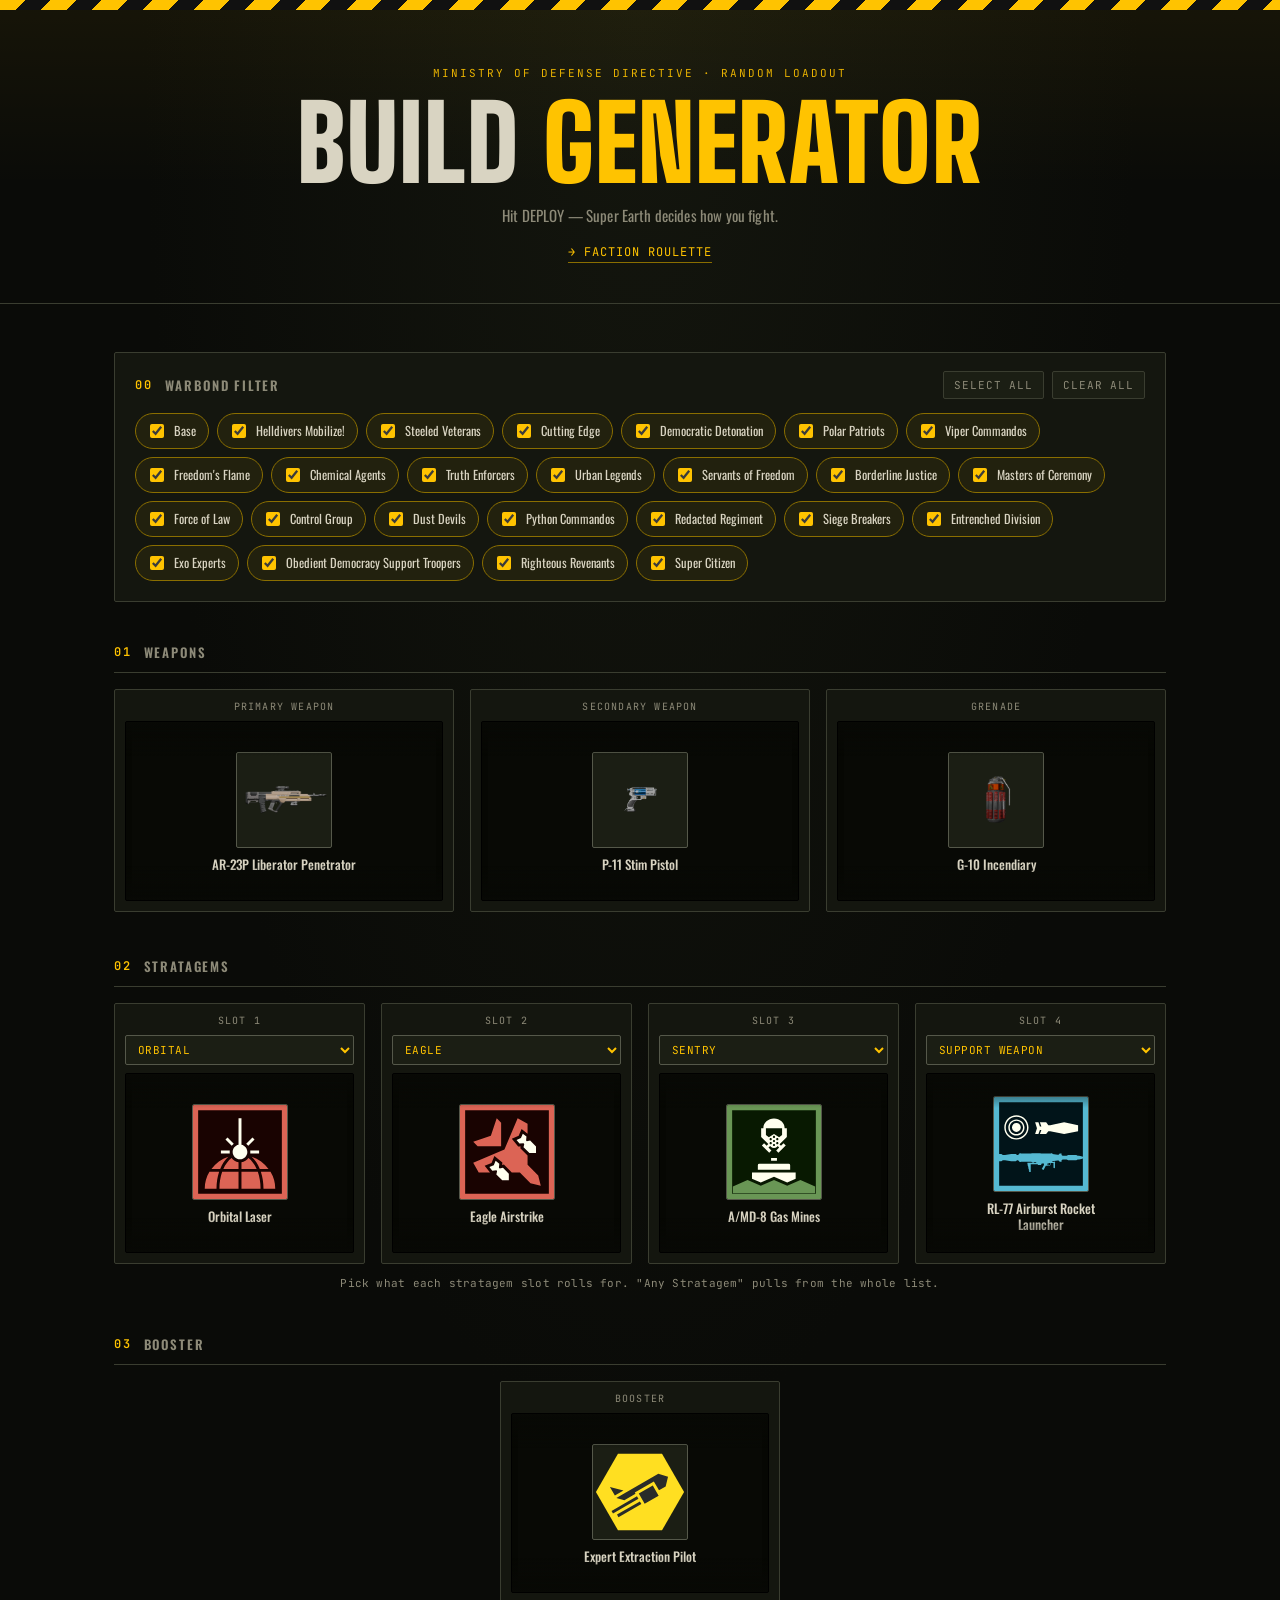
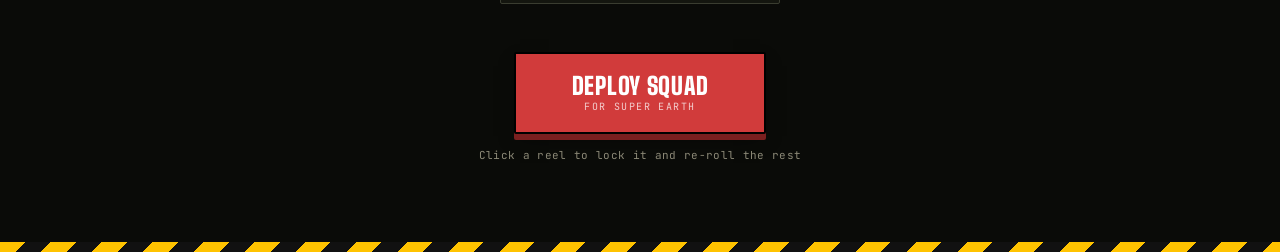
==== index.html @ 12e0633d "initial commit" ====
<!DOCTYPE html>
<html lang="en">
<head>
<meta charset="UTF-8">
<meta name="viewport" content="width=device-width, initial-scale=1.0">
<title>HELLDIVER LOADOUT // Random Build Generator</title>
<link rel="preconnect" href="https://fonts.googleapis.com">
<link rel="preconnect" href="https://fonts.gstatic.com" crossorigin>
<link href="https://fonts.googleapis.com/css2?family=Oswald:wght@400;500;600;700&family=Big+Shoulders+Display:wght@700;900&family=JetBrains+Mono:wght@400;600&display=swap" rel="stylesheet">
<link rel="stylesheet" href="css/style.css">
</head>
<body>

<div class="hazard-bar top"></div>

<header class="site-header">
  <div class="header-inner">
    <div class="eyebrow">MINISTRY OF DEFENSE DIRECTIVE · RANDOM LOADOUT</div>
    <h1 class="title">BUILD <span class="accent">GENERATOR</span></h1>
    <p class="subtitle">Hit DEPLOY — Super Earth decides how you fight.</p>
    <a href="faction.html" class="nav-link">→ Faction Roulette</a>
  </div>
</header>

<main class="reels-wrap">

  <section class="filter-section">
    <div class="filter-header">
      <h2 class="group-label"><span class="idx">00</span> Warbond Filter</h2>
      <div class="filter-actions">
        <button type="button" id="filter-all" class="filter-action-btn">select all</button>
        <button type="button" id="filter-none" class="filter-action-btn">clear all</button>
      </div>
    </div>
    <div id="warbond-filter" class="filter-panel"></div>
    <div id="filter-warning" class="filter-warning"></div>
  </section>

  <section class="reel-group">
    <h2 class="group-label"><span class="idx">01</span> Weapons</h2>
    <div class="reel-row">
      <div class="reel" data-category="primary" data-label="PRIMARY">
        <div class="reel-label">PRIMARY WEAPON</div>
        <div class="reel-window"><div class="reel-strip"></div></div>
      </div>
      <div class="reel" data-category="secondary" data-label="SECONDARY">
        <div class="reel-label">SECONDARY WEAPON</div>
        <div class="reel-window"><div class="reel-strip"></div></div>
      </div>
      <div class="reel" data-category="grenade" data-label="GRENADE">
        <div class="reel-label">GRENADE</div>
        <div class="reel-window"><div class="reel-strip"></div></div>
      </div>
    </div>
  </section>

  <section class="reel-group">
    <h2 class="group-label"><span class="idx">02</span> Stratagems</h2>
    <div class="reel-row four">
      <div class="reel" data-category="stratagem" data-label="STRATAGEM 1">
        <div class="reel-label">SLOT 1</div>
        <select class="stype-select" aria-label="Slot 1 type">
          <option value="">Any Stratagem</option>
          <option value="orbital" selected>Orbital</option>
          <option value="eagle">Eagle</option>
          <option value="sentry">Sentry</option>
          <option value="support_weapon">Support Weapon</option>
          <option value="backpack">Backpack</option>
          <option value="vehicle">Vehicle</option>
        </select>
        <div class="reel-window"><div class="reel-strip"></div></div>
      </div>
      <div class="reel" data-category="stratagem" data-label="STRATAGEM 2">
        <div class="reel-label">SLOT 2</div>
        <select class="stype-select" aria-label="Slot 2 type">
          <option value="">Any Stratagem</option>
          <option value="orbital">Orbital</option>
          <option value="eagle" selected>Eagle</option>
          <option value="sentry">Sentry</option>
          <option value="support_weapon">Support Weapon</option>
          <option value="backpack">Backpack</option>
          <option value="vehicle">Vehicle</option>
        </select>
        <div class="reel-window"><div class="reel-strip"></div></div>
      </div>
      <div class="reel" data-category="stratagem" data-label="STRATAGEM 3">
        <div class="reel-label">SLOT 3</div>
        <select class="stype-select" aria-label="Slot 3 type">
          <option value="">Any Stratagem</option>
          <option value="orbital">Orbital</option>
          <option value="eagle">Eagle</option>
          <option value="sentry" selected>Sentry</option>
          <option value="support_weapon">Support Weapon</option>
          <option value="backpack">Backpack</option>
          <option value="vehicle">Vehicle</option>
        </select>
        <div class="reel-window"><div class="reel-strip"></div></div>
      </div>
      <div class="reel" data-category="stratagem" data-label="STRATAGEM 4">
        <div class="reel-label">SLOT 4</div>
        <select class="stype-select" aria-label="Slot 4 type">
          <option value="">Any Stratagem</option>
          <option value="orbital">Orbital</option>
          <option value="eagle">Eagle</option>
          <option value="sentry">Sentry</option>
          <option value="support_weapon" selected>Support Weapon</option>
          <option value="backpack">Backpack</option>
          <option value="vehicle">Vehicle</option>
        </select>
        <div class="reel-window"><div class="reel-strip"></div></div>
      </div>
    </div>
    <div class="stype-hint">Pick what each stratagem slot rolls for. "Any Stratagem" pulls from the whole list.</div>
  </section>

  <section class="reel-group">
    <h2 class="group-label"><span class="idx">03</span> Booster</h2>
    <div class="reel-row single">
      <div class="reel" data-category="booster" data-label="BOOSTER">
        <div class="reel-label">BOOSTER</div>
        <div class="reel-window"><div class="reel-strip"></div></div>
      </div>
    </div>
  </section>

  <div class="controls">
    <button id="spin-btn" class="spin-btn">
      <span class="spin-btn-text">DEPLOY SQUAD</span>
      <span class="spin-btn-sub">FOR SUPER EARTH</span>
    </button>
    <div class="lock-hint">Click a reel to lock it and re-roll the rest</div>
  </div>

</main>

<div class="hazard-bar bottom"></div>

<script src="js/data.js"></script>
<script src="js/script.js"></script>
</body>
</html>
---- css/style.css ----
/* ==========================================================================
   ТОКЕНЫ
   ========================================================================== */
:root{
  --bg:            #0a0b08;
  --panel:         #14160f;
  --panel-2:       #1b1e14;
  --steel:         #3a3d30;
  --steel-light:   #55584a;
  --hazard:        #ffc300;
  --hazard-dim:    #8a6e00;
  --red:           #d13b3b;
  --red-dim:       #7a1f1f;
  --green:         #7cff8a;
  --paper:         #d9d4c2;
  --paper-dim:     #8d8a78;

  --font-display:  'Big Shoulders Display', sans-serif;
  --font-label:    'Oswald', sans-serif;
  --font-mono:     'JetBrains Mono', monospace;

  --radius: 2px;
}

*{ box-sizing: border-box; }

html{ scroll-behavior: smooth; }

body{
  margin:0;
  background:
    radial-gradient(ellipse at top, #14160e 0%, var(--bg) 55%);
  color: var(--paper);
  font-family: var(--font-label);
  min-height:100vh;
  -webkit-font-smoothing: antialiased;
}

@media (prefers-reduced-motion: reduce){
  *{ animation-duration: 0.01ms !important; transition-duration: 0.01ms !important; }
}

::selection{ background: var(--hazard); color: #111; }

/* ==========================================================================
   HAZARD STRIPES
   ========================================================================== */
.hazard-bar{
  height: 10px;
  width: 100%;
  background: repeating-linear-gradient(
    135deg,
    var(--hazard) 0 18px,
    #111 18px 36px
  );
}
.hazard-bar.top{ position: sticky; top:0; z-index: 50; }

/* ==========================================================================
   HEADER
   ========================================================================== */
.site-header{
  padding: 56px 24px 40px;
  text-align: center;
  border-bottom: 1px solid var(--steel);
  background:
    linear-gradient(180deg, rgba(255,195,0,0.05), transparent 60%);
}
.header-inner{ max-width: 900px; margin: 0 auto; }

.eyebrow{
  font-family: var(--font-mono);
  font-size: 11px;
  letter-spacing: 0.18em;
  color: var(--hazard);
  margin-bottom: 18px;
  opacity: 0.9;
}

.title{
  font-family: var(--font-display);
  font-weight: 900;
  font-size: clamp(48px, 9vw, 104px);
  line-height: 0.88;
  letter-spacing: 0.01em;
  margin: 0;
  text-transform: uppercase;
  color: var(--paper);
}
.title .accent{ color: var(--hazard); }

.subtitle{
  font-family: var(--font-label);
  font-weight: 400;
  font-size: 15px;
  color: var(--paper-dim);
  margin: 14px 0 0;
  letter-spacing: 0.01em;
}

.nav-link{
  display: inline-block;
  margin-top: 18px;
  font-family: var(--font-mono);
  font-size: 12px;
  letter-spacing: 0.08em;
  text-transform: uppercase;
  color: var(--hazard);
  text-decoration: none;
  border-bottom: 1px solid var(--hazard-dim);
  padding-bottom: 2px;
  transition: opacity 0.15s ease;
}
.nav-link:hover{ opacity: 0.7; }

/* ==========================================================================
   LAYOUT
   ========================================================================== */
.reels-wrap{
  max-width: 1100px;
  margin: 0 auto;
  padding: 48px 24px 80px;
}

.reel-group{ margin-bottom: 44px; }

.group-label{
  font-family: var(--font-label);
  font-weight: 600;
  font-size: 13px;
  letter-spacing: 0.14em;
  text-transform: uppercase;
  color: var(--paper-dim);
  display: flex;
  align-items: center;
  gap: 12px;
  margin: 0 0 16px;
  padding-bottom: 10px;
  border-bottom: 1px solid var(--steel);
}
.group-label .idx{
  font-family: var(--font-mono);
  color: var(--hazard);
  font-size: 12px;
}

.reel-row{
  display: grid;
  grid-template-columns: repeat(3, 1fr);
  gap: 16px;
}
.reel-row.four{ grid-template-columns: repeat(4, 1fr); }
.reel-row.single{
  grid-template-columns: minmax(200px, 280px);
  justify-content: center;
}

@media (max-width: 760px){
  .reel-row{ grid-template-columns: 1fr 1fr; }
  .reel-row.four{ grid-template-columns: 1fr 1fr; }
}
@media (max-width: 460px){
  .reel-row, .reel-row.four{ grid-template-columns: 1fr; }
}

/* ==========================================================================
   REEL (одна "катушка" слот-машины)
   ========================================================================== */
.reel{
  background: var(--panel);
  border: 1px solid var(--steel);
  border-radius: var(--radius);
  padding: 10px;
  position: relative;
  transition: border-color 0.25s ease, box-shadow 0.25s ease;
}

.reel.is-spinning{
  border-color: var(--hazard-dim);
}
.reel.is-locked{
  border-color: var(--green);
  box-shadow: 0 0 0 1px var(--green) inset, 0 0 18px -6px var(--green);
}
.reel.just-landed{
  animation: landPulse 0.5s ease-out;
}
@keyframes landPulse{
  0%{ box-shadow: 0 0 0 1px var(--hazard) inset, 0 0 24px -4px var(--hazard); }
  100%{ box-shadow: none; }
}

.reel-label{
  font-family: var(--font-mono);
  font-size: 10px;
  letter-spacing: 0.12em;
  color: var(--paper-dim);
  text-align: center;
  padding-bottom: 8px;
  text-transform: uppercase;
}

.stype-select{
  display: block;
  width: 100%;
  margin-bottom: 8px;
  padding: 6px 8px;
  background: var(--panel-2);
  color: var(--hazard);
  border: 1px solid var(--steel-light);
  border-radius: var(--radius);
  font-family: var(--font-mono);
  font-size: 11px;
  letter-spacing: 0.04em;
  text-transform: uppercase;
  cursor: pointer;
}
.stype-select:hover{ border-color: var(--hazard-dim); }
.stype-select:disabled{ opacity: 0.5; cursor: not-allowed; }
.stype-select:focus{ outline: 1px solid var(--hazard); outline-offset: 1px; }

.stype-hint{
  font-family: var(--font-mono);
  font-size: 11px;
  color: var(--paper-dim);
  text-align: center;
  margin-top: 12px;
  letter-spacing: 0.02em;
}

.reel-window{
  height: 180px;
  overflow: hidden;
  position: relative;
  background: #080905;
  border: 1px solid #000;
  border-radius: var(--radius);
  box-shadow: inset 0 10px 14px -10px #000, inset 0 -10px 14px -10px #000;
  cursor: pointer;
}

.reel-window::before,
.reel-window::after{
  content: '';
  position: absolute;
  left:0; right:0;
  height: 34px;
  z-index: 3;
  pointer-events: none;
}
.reel-window::before{
  top:0;
  background: linear-gradient(180deg, #080905, transparent);
}
.reel-window::after{
  bottom:0;
  background: linear-gradient(0deg, #080905, transparent);
}

.reel-strip{
  display: flex;
  flex-direction: column;
  will-change: transform;
}

.reel-item{
  height: 180px;
  flex: 0 0 180px;
  display: flex;
  flex-direction: column;
  align-items: center;
  justify-content: center;
  gap: 8px;
  padding: 10px;
  text-align: center;
}

.reel-item .icon-box{
  width: 96px;
  height: 96px;
  border-radius: var(--radius);
  border: 1px solid var(--steel-light);
  background: var(--panel-2);
  display: flex;
  align-items: center;
  justify-content: center;
  overflow: hidden;
  flex-shrink: 0;
}
.reel-item .icon-box img{
  width: 100%;
  height: 100%;
  object-fit: contain;
  image-rendering: -webkit-optimize-contrast;
}
.reel-item .icon-box.placeholder{
  font-family: var(--font-display);
  font-size: 34px;
  font-weight: 700;
  color: var(--hazard-dim);
}

.reel-item .item-name{
  font-family: var(--font-label);
  font-size: 13px;
  font-weight: 500;
  color: var(--paper);
  line-height: 1.25;
  max-width: 150px;
}

/* центр катушки — рамка "прицела" */
.reel-window .center-frame{
  position: absolute;
  top: 50%; left: 6px; right: 6px;
  transform: translateY(-50%);
  height: 180px;
  border-top: 1px solid var(--hazard-dim);
  border-bottom: 1px solid var(--hazard-dim);
  pointer-events: none;
  z-index: 2;
  opacity: 0.5;
}

/* значок замка на закреплённой катушке */
.lock-icon{
  position: absolute;
  top: 6px; right: 8px;
  font-family: var(--font-mono);
  font-size: 10px;
  color: var(--green);
  z-index: 4;
  letter-spacing: 0.08em;
  opacity: 0;
  transition: opacity 0.2s ease;
}
.reel.is-locked .lock-icon{ opacity: 1; }

/* ==========================================================================
   CONTROLS
   ========================================================================== */
.controls{
  margin-top: 48px;
  display: flex;
  flex-direction: column;
  align-items: center;
  gap: 14px;
}

.spin-btn{
  font-family: var(--font-display);
  font-weight: 900;
  text-transform: uppercase;
  background: var(--red);
  color: #fff;
  border: 2px solid #000;
  border-radius: var(--radius);
  padding: 20px 56px;
  cursor: pointer;
  position: relative;
  box-shadow: 0 6px 0 var(--red-dim), 0 8px 18px -6px rgba(0,0,0,0.6);
  transition: transform 0.08s ease, box-shadow 0.08s ease;
  display: flex;
  flex-direction: column;
  align-items: center;
  line-height: 1;
}
.spin-btn:active{
  transform: translateY(4px);
  box-shadow: 0 2px 0 var(--red-dim), 0 4px 10px -4px rgba(0,0,0,0.6);
}
.spin-btn:disabled{
  opacity: 0.55;
  cursor: not-allowed;
  transform: none;
}
.spin-btn-text{ font-size: 24px; letter-spacing: 0.03em; }
.spin-btn-sub{
  font-family: var(--font-mono);
  font-size: 10px;
  font-weight: 400;
  letter-spacing: 0.14em;
  color: rgba(255,255,255,0.75);
  margin-top: 4px;
  text-transform: uppercase;
}

.lock-hint{
  font-family: var(--font-mono);
  font-size: 11px;
  color: var(--paper-dim);
  letter-spacing: 0.03em;
  text-align: center;
}

/* ==========================================================================
   ФИЛЬТР ПО ВАРБОНДАМ
   ========================================================================== */
.filter-section{
  margin-bottom: 40px;
  padding: 18px 20px 20px;
  background: var(--panel);
  border: 1px solid var(--steel);
  border-radius: var(--radius);
}

.filter-header{
  display: flex;
  align-items: center;
  justify-content: space-between;
  flex-wrap: wrap;
  gap: 10px;
}
.filter-header .group-label{
  border-bottom: none;
  padding-bottom: 0;
  margin: 0;
}

.filter-actions{ display: flex; gap: 8px; }

.filter-action-btn{
  font-family: var(--font-mono);
  font-size: 11px;
  letter-spacing: 0.08em;
  text-transform: uppercase;
  color: var(--paper-dim);
  background: var(--panel-2);
  border: 1px solid var(--steel);
  border-radius: var(--radius);
  padding: 6px 10px;
  cursor: pointer;
  transition: border-color 0.2s ease, color 0.2s ease;
}
.filter-action-btn:hover{
  border-color: var(--hazard);
  color: var(--hazard);
}

.filter-panel{
  display: flex;
  flex-wrap: wrap;
  gap: 8px;
  margin-top: 14px;
}

.filter-chip{
  display: flex;
  align-items: center;
  gap: 7px;
  font-family: var(--font-label);
  font-size: 12.5px;
  color: var(--paper);
  background: var(--panel-2);
  border: 1px solid var(--steel);
  border-radius: 999px;
  padding: 7px 12px 7px 10px;
  cursor: pointer;
  user-select: none;
  transition: border-color 0.2s ease, background 0.2s ease;
}
.filter-chip:hover{ border-color: var(--steel-light); }
.filter-chip input[type="checkbox"]{
  accent-color: var(--hazard);
  width: 14px;
  height: 14px;
  cursor: pointer;
}
.filter-chip:has(input:checked){
  border-color: var(--hazard-dim);
  background: rgba(255,195,0,0.06);
}

.filter-warning{
  display: none;
  margin-top: 12px;
  font-family: var(--font-mono);
  font-size: 11.5px;
  line-height: 1.5;
  color: var(--red);
  background: rgba(209,59,59,0.08);
  border: 1px solid var(--red-dim);
  border-radius: var(--radius);
  padding: 8px 10px;
}
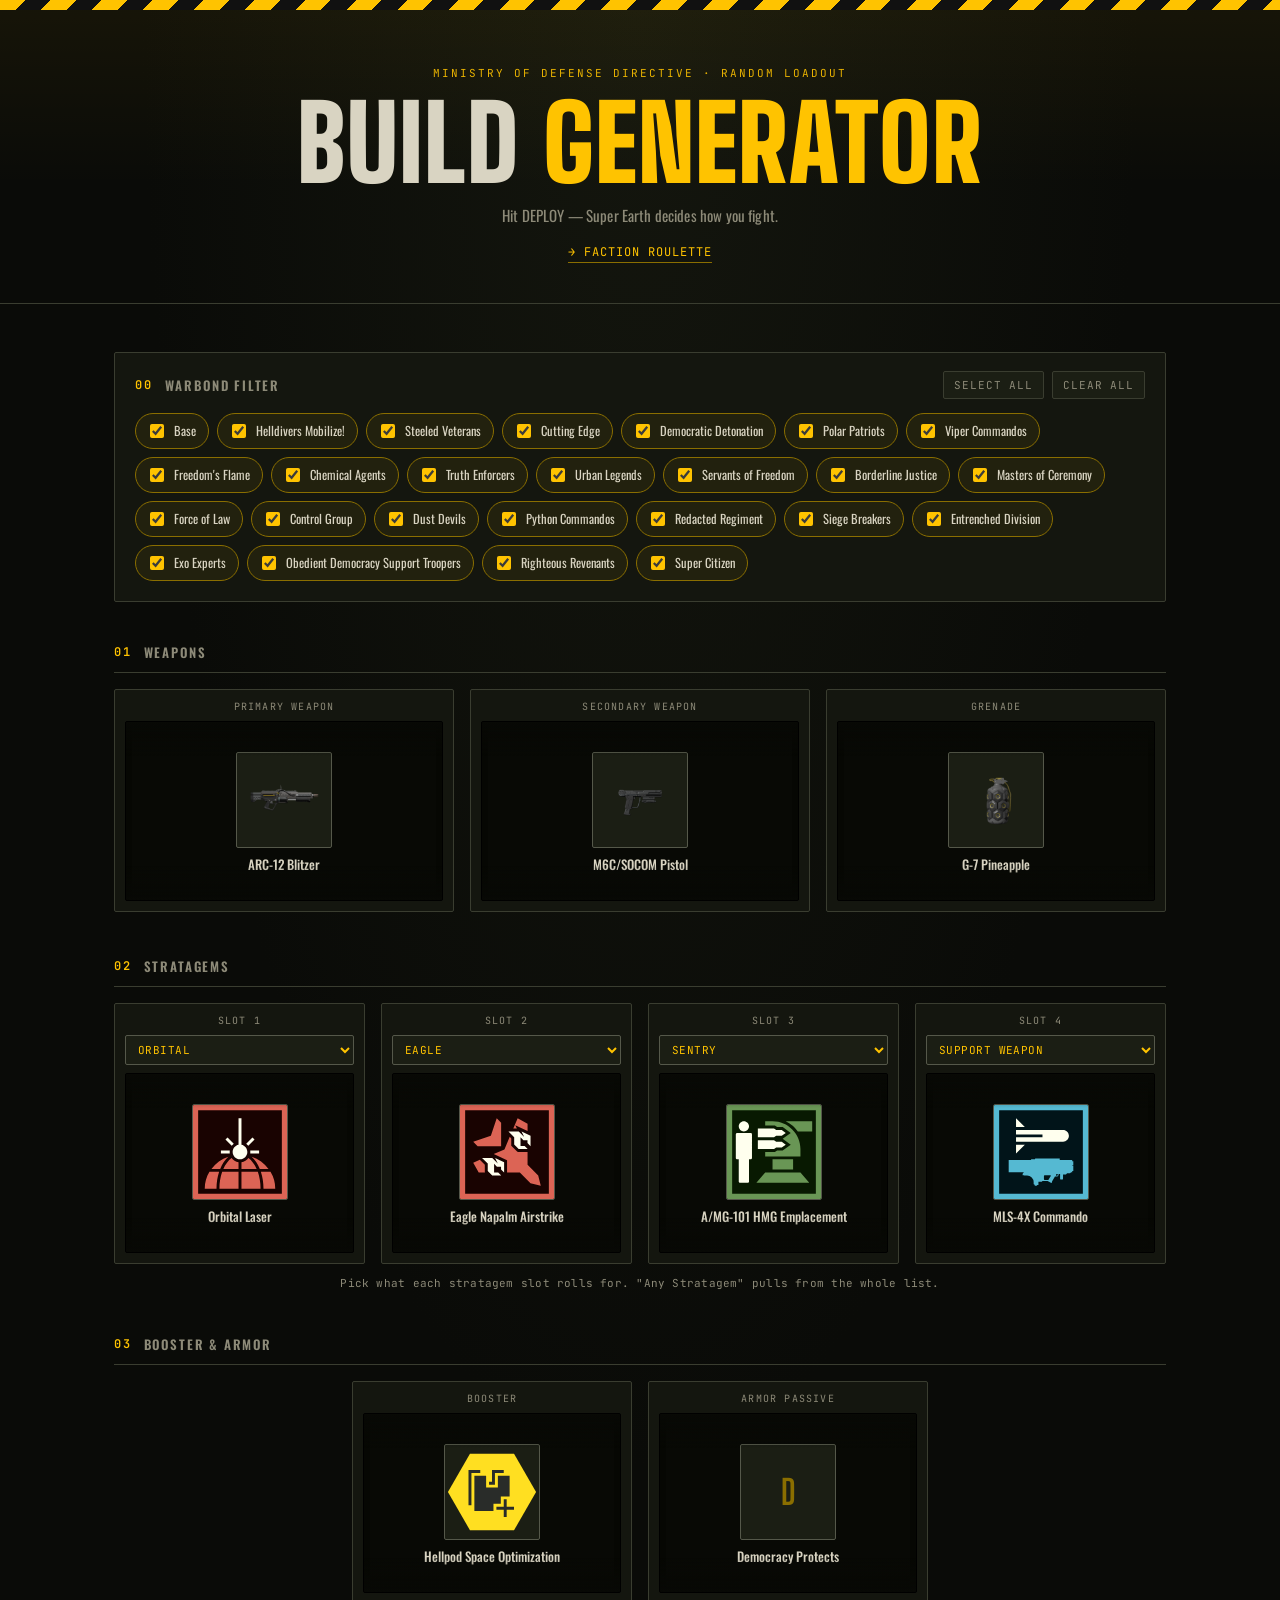
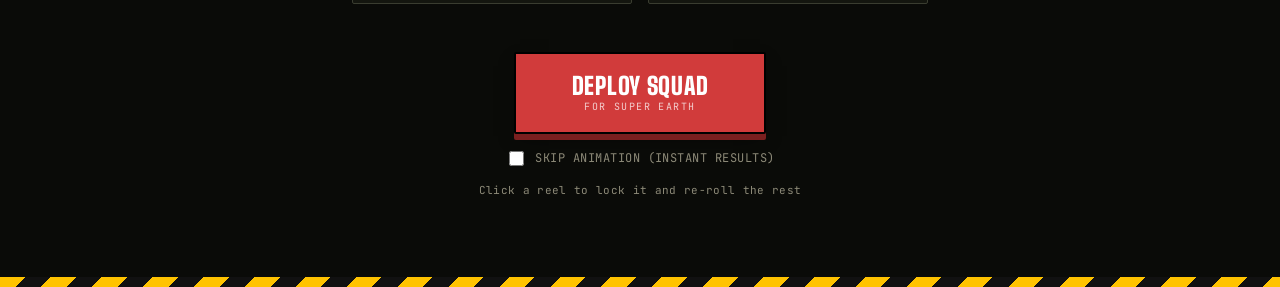
==== commit b5393560: "Add armor passives, multi-warbond filter, and skip-animation toggle" ====
--- a/index.html
+++ b/index.html
@@ -114,10 +114,14 @@
   </section>
 
   <section class="reel-group">
-    <h2 class="group-label"><span class="idx">03</span> Booster</h2>
-    <div class="reel-row single">
+    <h2 class="group-label"><span class="idx">03</span> Booster &amp; Armor</h2>
+    <div class="reel-row double">
       <div class="reel" data-category="booster" data-label="BOOSTER">
         <div class="reel-label">BOOSTER</div>
+        <div class="reel-window"><div class="reel-strip"></div></div>
+      </div>
+      <div class="reel" data-category="armor_passive" data-label="ARMOR PASSIVE">
+        <div class="reel-label">ARMOR PASSIVE</div>
         <div class="reel-window"><div class="reel-strip"></div></div>
       </div>
     </div>
@@ -128,6 +132,10 @@
       <span class="spin-btn-text">DEPLOY SQUAD</span>
       <span class="spin-btn-sub">FOR SUPER EARTH</span>
     </button>
+    <label class="skip-anim-toggle">
+      <input type="checkbox" id="skip-animation">
+      Skip animation (instant results)
+    </label>
     <div class="lock-hint">Click a reel to lock it and re-roll the rest</div>
   </div>
 
--- a/css/style.css
+++ b/css/style.css
@@ -154,6 +154,10 @@
   grid-template-columns: minmax(200px, 280px);
   justify-content: center;
 }
+.reel-row.double{
+  grid-template-columns: repeat(2, minmax(200px, 280px));
+  justify-content: center;
+}
 
 @media (max-width: 760px){
   .reel-row{ grid-template-columns: 1fr 1fr; }
@@ -161,6 +165,7 @@
 }
 @media (max-width: 460px){
   .reel-row, .reel-row.four{ grid-template-columns: 1fr; }
+  .reel-row.double{ grid-template-columns: 1fr; }
 }
 
 /* ==========================================================================
@@ -393,6 +398,26 @@
   text-align: center;
 }
 
+.skip-anim-toggle{
+  display: flex;
+  align-items: center;
+  gap: 8px;
+  font-family: var(--font-mono);
+  font-size: 12px;
+  letter-spacing: 0.04em;
+  text-transform: uppercase;
+  color: var(--paper-dim);
+  cursor: pointer;
+  user-select: none;
+}
+.skip-anim-toggle input{
+  width: 15px;
+  height: 15px;
+  accent-color: var(--hazard);
+  cursor: pointer;
+}
+.skip-anim-toggle:hover{ color: var(--hazard); }
+
 /* ==========================================================================
    ФИЛЬТР ПО ВАРБОНДАМ
    ========================================================================== */
